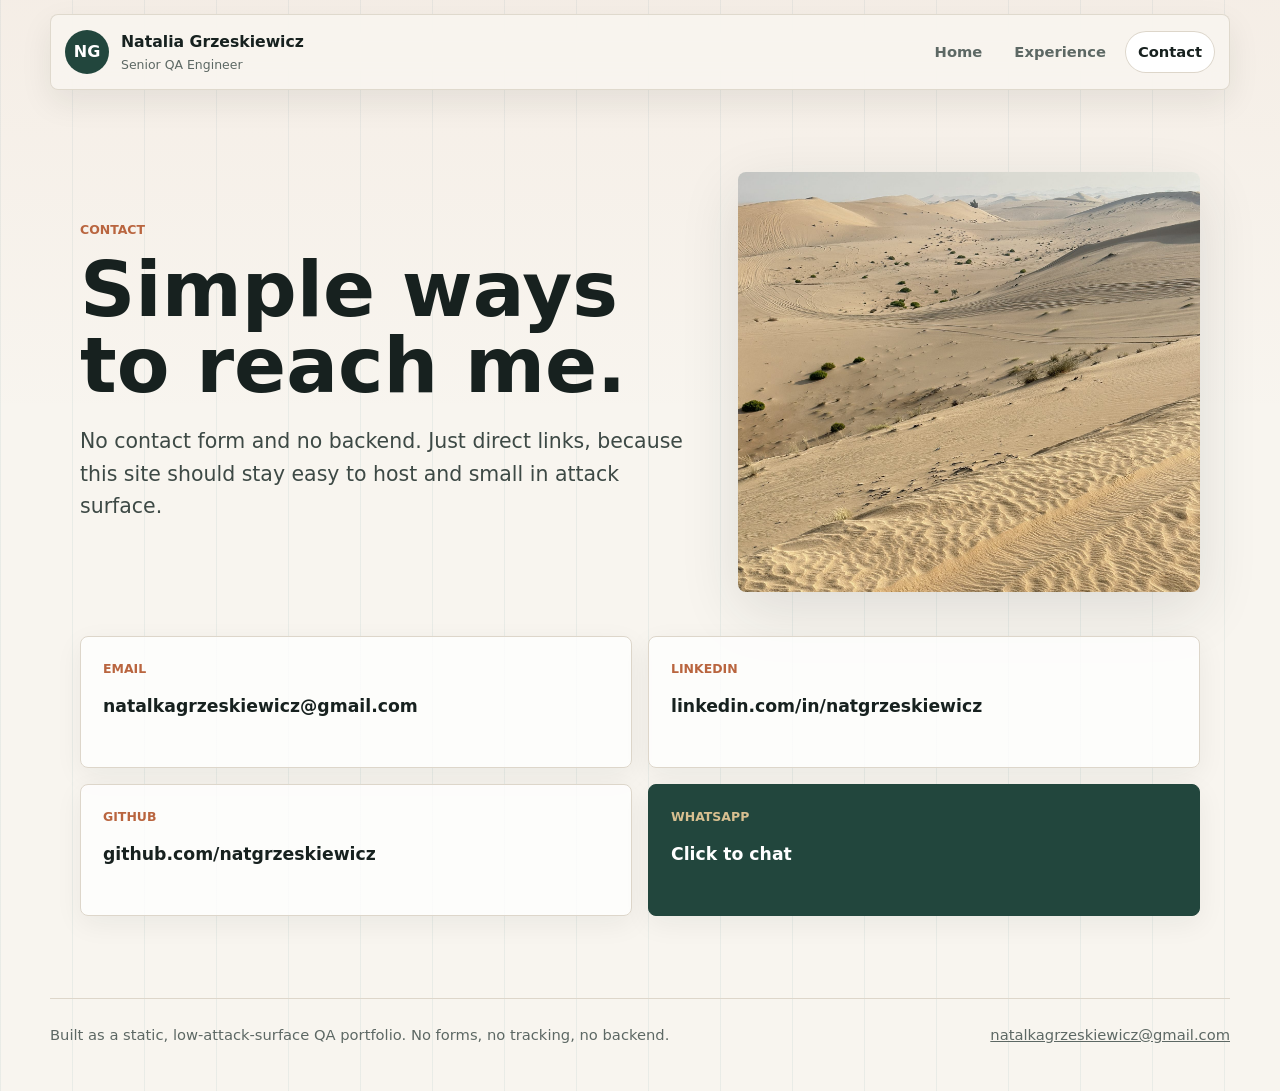
==== contact.html @ 8b630f9b "Initial portfolio website" ====
<!doctype html>
<html lang="en">
  <head>
    <meta charset="utf-8">
    <meta name="viewport" content="width=device-width, initial-scale=1">
    <meta name="description" content="Contact Natalia Grzeskiewicz, Senior QA Engineer.">
    <title>Contact | Natalia Grzeskiewicz</title>
    <link rel="stylesheet" href="assets/css/styles.css">
  </head>
  <body data-page="contact">
    <div data-include="partials/nav.html"></div>

    <main>
      <section class="contact-hero">
        <div>
          <p class="eyebrow">Contact</p>
          <h1>Simple ways to reach me.</h1>
          <p class="lead">No contact form and no backend. Just direct links, because this site should stay easy to host and small in attack surface.</p>
        </div>
        <img src="assets/images/accent-banner.jpg" alt="Desert dunes used as a replaceable accent banner">
      </section>

      <section class="contact-links" aria-label="Contact links">
        <a href="mailto:natalkagrzeskiewicz@gmail.com">
          <span>Email</span>
          natalkagrzeskiewicz@gmail.com
        </a>
        <a href="https://www.linkedin.com/in/natgrzeskiewicz/" target="_blank" rel="noreferrer">
          <span>LinkedIn</span>
          linkedin.com/in/natgrzeskiewicz
        </a>
        <a href="https://github.com/natgrzeskiewicz" target="_blank" rel="noreferrer">
          <span>GitHub</span>
          github.com/natgrzeskiewicz
        </a>
        <a class="whatsapp" href="https://wa.me/971585344825" target="_blank" rel="noreferrer">
          <span>WhatsApp</span>
          Click to chat
        </a>
      </section>
    </main>

    <div data-include="partials/footer.html"></div>
    <script src="assets/js/main.js"></script>
  </body>
</html>
---- assets/css/styles.css ----
:root {
  --ink: #17211f;
  --muted: #5d6864;
  --paper: #f8f5ef;
  --panel: #ffffff;
  --line: #ddd6ca;
  --forest: #22463d;
  --lake: #2d6f7a;
  --clay: #b9653f;
  --sand: #d8bf90;
  --violet: #6f4f8f;
  --shadow: 0 18px 60px rgba(31, 42, 39, 0.12);
  --radius: 8px;
}

* {
  box-sizing: border-box;
}

html {
  scroll-behavior: smooth;
}

body {
  margin: 0;
  color: var(--ink);
  background:
    linear-gradient(90deg, rgba(45, 111, 122, 0.07) 1px, transparent 1px),
    linear-gradient(180deg, rgba(185, 101, 63, 0.05), transparent 420px),
    var(--paper);
  background-size: 72px 72px, auto, auto;
  font-family: Inter, ui-sans-serif, system-ui, -apple-system, BlinkMacSystemFont, "Segoe UI", sans-serif;
  line-height: 1.6;
}

img {
  display: block;
  max-width: 100%;
}

a {
  color: inherit;
}

main {
  width: min(1120px, calc(100% - 36px));
  margin: 0 auto;
}

.sr-only {
  position: absolute;
  width: 1px;
  height: 1px;
  padding: 0;
  overflow: hidden;
  clip: rect(0, 0, 0, 0);
  white-space: nowrap;
  border: 0;
}

.site-header {
  position: sticky;
  top: 0;
  z-index: 20;
  display: flex;
  align-items: center;
  justify-content: space-between;
  width: min(1180px, calc(100% - 28px));
  min-height: 76px;
  margin: 14px auto 0;
  padding: 12px 14px;
  background: rgba(248, 245, 239, 0.92);
  border: 1px solid rgba(221, 214, 202, 0.9);
  border-radius: var(--radius);
  backdrop-filter: blur(16px);
  box-shadow: 0 12px 32px rgba(23, 33, 31, 0.08);
}

.brand {
  display: inline-flex;
  align-items: center;
  gap: 12px;
  text-decoration: none;
}

.brand-mark {
  display: grid;
  width: 44px;
  height: 44px;
  place-items: center;
  color: #fff;
  background: var(--forest);
  border-radius: 50%;
  font-weight: 800;
}

.brand strong,
.brand small {
  display: block;
}

.brand strong {
  font-size: 0.98rem;
}

.brand small {
  color: var(--muted);
  font-size: 0.78rem;
}

.site-nav {
  display: flex;
  align-items: center;
  gap: 6px;
}

.site-nav a {
  padding: 9px 13px;
  border-radius: 999px;
  color: var(--muted);
  text-decoration: none;
  font-weight: 700;
  font-size: 0.92rem;
}

.site-nav a:hover,
.site-nav a[aria-current="page"] {
  color: var(--ink);
  background: #fff;
  box-shadow: inset 0 0 0 1px var(--line);
}

.nav-toggle {
  display: none;
  width: 44px;
  height: 44px;
  padding: 10px;
  border: 1px solid var(--line);
  border-radius: var(--radius);
  background: #fff;
}

.nav-toggle span:not(.sr-only) {
  display: block;
  height: 2px;
  margin: 5px 0;
  background: var(--ink);
}

.hero {
  display: grid;
  grid-template-columns: minmax(0, 1.02fr) minmax(320px, 0.98fr);
  gap: 36px;
  align-items: center;
  min-height: calc(100vh - 112px);
  padding: 64px 0 52px;
}

.hero-copy {
  max-width: 680px;
}

.eyebrow,
.section-kicker {
  margin: 0 0 12px;
  color: var(--clay);
  font-size: 0.78rem;
  font-weight: 800;
  letter-spacing: 0;
  text-transform: uppercase;
}

h1,
h2,
h3,
p {
  margin-top: 0;
}

h1 {
  max-width: 820px;
  margin-bottom: 22px;
  font-size: clamp(2.5rem, 6vw, 5.8rem);
  line-height: 0.98;
  letter-spacing: 0;
}

h2 {
  margin-bottom: 16px;
  font-size: clamp(1.8rem, 3vw, 3rem);
  line-height: 1.08;
  letter-spacing: 0;
}

h3 {
  margin-bottom: 8px;
  font-size: 1.08rem;
  line-height: 1.25;
}

.lead {
  max-width: 720px;
  color: #3d4945;
  font-size: clamp(1.05rem, 2vw, 1.28rem);
}

.hero-actions {
  display: flex;
  flex-wrap: wrap;
  gap: 12px;
  align-items: center;
  margin-top: 30px;
}

.button,
.text-link {
  display: inline-flex;
  align-items: center;
  justify-content: center;
  min-height: 44px;
  padding: 11px 16px;
  border-radius: var(--radius);
  text-decoration: none;
  font-weight: 800;
}

.button.primary {
  color: #fff;
  background: var(--forest);
}

.button.secondary {
  background: #fff;
  box-shadow: inset 0 0 0 1px var(--line);
}

.text-link {
  color: var(--lake);
  text-decoration: underline;
  text-underline-offset: 4px;
}

.hero-visual {
  position: relative;
  min-height: 540px;
}

.hero-visual > img {
  width: 100%;
  height: 540px;
  object-fit: cover;
  border-radius: var(--radius);
  box-shadow: var(--shadow);
}

.profile-card {
  position: absolute;
  right: 22px;
  bottom: 22px;
  display: grid;
  grid-template-columns: 78px 1fr;
  gap: 14px;
  align-items: center;
  max-width: min(360px, calc(100% - 44px));
  padding: 12px;
  background: rgba(255, 255, 255, 0.9);
  border: 1px solid rgba(255, 255, 255, 0.8);
  border-radius: var(--radius);
  backdrop-filter: blur(12px);
}

.profile-card img {
  width: 78px;
  height: 78px;
  object-fit: cover;
  border-radius: var(--radius);
}

.profile-card strong,
.profile-card span {
  display: block;
}

.profile-card span {
  color: var(--muted);
}

.quick-scan,
.travel-strip,
.skills-section,
.projects-section,
.timeline {
  padding: 70px 0;
}

.quick-scan {
  display: grid;
  grid-template-columns: 0.48fr 1fr;
  gap: 30px;
  align-items: start;
  border-top: 1px solid var(--line);
}

.signal-grid,
.skills-grid,
.project-grid {
  display: grid;
  grid-template-columns: repeat(3, minmax(0, 1fr));
  gap: 16px;
}

.signal-grid article,
.skills-grid div,
.project-card,
.role,
.contact-links a {
  background: rgba(255, 255, 255, 0.78);
  border: 1px solid var(--line);
  border-radius: var(--radius);
  box-shadow: 0 8px 28px rgba(23, 33, 31, 0.06);
}

.signal-grid article,
.skills-grid div,
.project-card {
  padding: 22px;
}

.signal-grid span,
.project-card span {
  display: inline-block;
  margin-bottom: 18px;
  color: var(--lake);
  font-size: 0.78rem;
  font-weight: 900;
  text-transform: uppercase;
}

.signal-grid p,
.skills-grid p,
.project-card p,
.role-body p,
.site-footer p {
  color: var(--muted);
}

.travel-strip {
  display: grid;
  grid-template-columns: 0.42fr 1fr;
  gap: 28px;
  align-items: end;
  border-top: 1px solid var(--line);
}

.photo-strip {
  display: grid;
  grid-template-columns: repeat(3, 1fr);
  gap: 10px;
}

.photo-strip img {
  width: 100%;
  height: 280px;
  object-fit: cover;
  border-radius: var(--radius);
}

.page-hero {
  padding: 82px 0 38px;
}

.page-hero.compact h1 {
  max-width: 980px;
}

.proof-band {
  display: grid;
  grid-template-columns: repeat(4, minmax(0, 1fr));
  gap: 1px;
  overflow: hidden;
  margin: 24px 0 36px;
  border: 1px solid var(--line);
  border-radius: var(--radius);
  background: var(--line);
}

.proof-band div {
  padding: 22px;
  background: #fff;
}

.proof-band strong,
.proof-band span {
  display: block;
}

.proof-band strong {
  font-size: 1.38rem;
}

.proof-band span {
  color: var(--muted);
}

.section-heading {
  max-width: 760px;
  margin-bottom: 24px;
}

.role {
  display: grid;
  grid-template-columns: 220px 1fr;
  gap: 24px;
  padding: 26px;
  margin-bottom: 18px;
}

.role-meta {
  color: var(--muted);
  font-weight: 800;
}

.role-meta span {
  display: block;
  margin-bottom: 8px;
}

.company {
  margin-bottom: 16px;
  color: var(--lake);
  font-weight: 800;
}

.check-list {
  display: grid;
  gap: 10px;
  padding-left: 20px;
  margin: 18px 0;
}

.check-list li::marker {
  color: var(--clay);
}

.tag-row {
  display: flex;
  flex-wrap: wrap;
  gap: 8px;
  margin-top: 18px;
}

.tag-row span {
  padding: 7px 10px;
  border: 1px solid rgba(45, 111, 122, 0.25);
  border-radius: 999px;
  color: var(--lake);
  background: rgba(45, 111, 122, 0.07);
  font-size: 0.82rem;
  font-weight: 800;
}

.skills-grid {
  grid-template-columns: repeat(4, minmax(0, 1fr));
}

.project-grid {
  grid-template-columns: repeat(2, minmax(0, 1fr));
}

.project-card {
  min-height: 210px;
  color: inherit;
  text-decoration: none;
  transition: transform 180ms ease, box-shadow 180ms ease;
}

.project-card:hover {
  transform: translateY(-3px);
  box-shadow: 0 18px 46px rgba(23, 33, 31, 0.12);
}

.contact-hero {
  display: grid;
  grid-template-columns: minmax(0, 0.92fr) minmax(280px, 0.68fr);
  gap: 34px;
  align-items: center;
  padding: 82px 0 44px;
}

.contact-hero img {
  width: 100%;
  height: 420px;
  object-fit: cover;
  border-radius: var(--radius);
  box-shadow: var(--shadow);
}

.contact-links {
  display: grid;
  grid-template-columns: repeat(2, minmax(0, 1fr));
  gap: 16px;
  padding-bottom: 82px;
}

.contact-links a {
  display: block;
  min-height: 132px;
  padding: 22px;
  text-decoration: none;
  font-size: 1.08rem;
  font-weight: 800;
}

.contact-links span {
  display: block;
  margin-bottom: 14px;
  color: var(--clay);
  font-size: 0.78rem;
  text-transform: uppercase;
}

.contact-links .whatsapp {
  color: #fff;
  background: var(--forest);
  border-color: var(--forest);
}

.contact-links .whatsapp span {
  color: var(--sand);
}

.site-footer {
  display: flex;
  gap: 18px;
  justify-content: space-between;
  width: min(1180px, calc(100% - 28px));
  margin: 0 auto 20px;
  padding: 24px 0;
  border-top: 1px solid var(--line);
}

.site-footer p {
  margin: 0;
  font-size: 0.92rem;
}

.partials-failed main::before {
  content: "Preview this site through a local server so shared navigation and footer can load.";
  display: block;
  margin: 18px auto 0;
  padding: 12px 14px;
  border: 1px solid var(--line);
  border-radius: var(--radius);
  background: #fff;
  color: var(--muted);
}

@media (max-width: 900px) {
  main {
    width: min(100% - 28px, 720px);
  }

  .site-header {
    align-items: flex-start;
  }

  .nav-toggle {
    display: block;
  }

  .site-nav {
    position: absolute;
    top: calc(100% + 8px);
    right: 0;
    left: 0;
    display: none;
    flex-direction: column;
    align-items: stretch;
    padding: 10px;
    background: rgba(248, 245, 239, 0.98);
    border: 1px solid var(--line);
    border-radius: var(--radius);
    box-shadow: var(--shadow);
  }

  .site-nav.is-open {
    display: flex;
  }

  .site-nav a {
    border-radius: var(--radius);
  }

  .hero,
  .quick-scan,
  .travel-strip,
  .contact-hero,
  .role {
    grid-template-columns: 1fr;
  }

  .hero {
    min-height: auto;
    padding-top: 52px;
  }

  .hero-visual,
  .hero-visual > img {
    min-height: 0;
    height: auto;
  }

  .hero-visual > img {
    aspect-ratio: 4 / 3;
  }

  .signal-grid,
  .skills-grid,
  .project-grid,
  .proof-band,
  .contact-links {
    grid-template-columns: 1fr;
  }

  .photo-strip {
    grid-template-columns: 1fr;
  }

  .photo-strip img {
    height: 220px;
  }

  .role-meta {
    display: flex;
    flex-wrap: wrap;
    gap: 8px 16px;
  }

  .site-footer {
    flex-direction: column;
  }
}

@media (max-width: 560px) {
  .brand small {
    display: none;
  }

  .site-header {
    width: calc(100% - 20px);
    margin-top: 10px;
  }

  h1 {
    font-size: 2.55rem;
  }

  .profile-card {
    position: static;
    max-width: none;
    margin-top: 10px;
  }

  .hero-actions {
    align-items: stretch;
    flex-direction: column;
  }

  .button,
  .text-link {
    width: 100%;
  }

  .quick-scan,
  .travel-strip,
  .skills-section,
  .projects-section,
  .timeline {
    padding: 48px 0;
  }
}
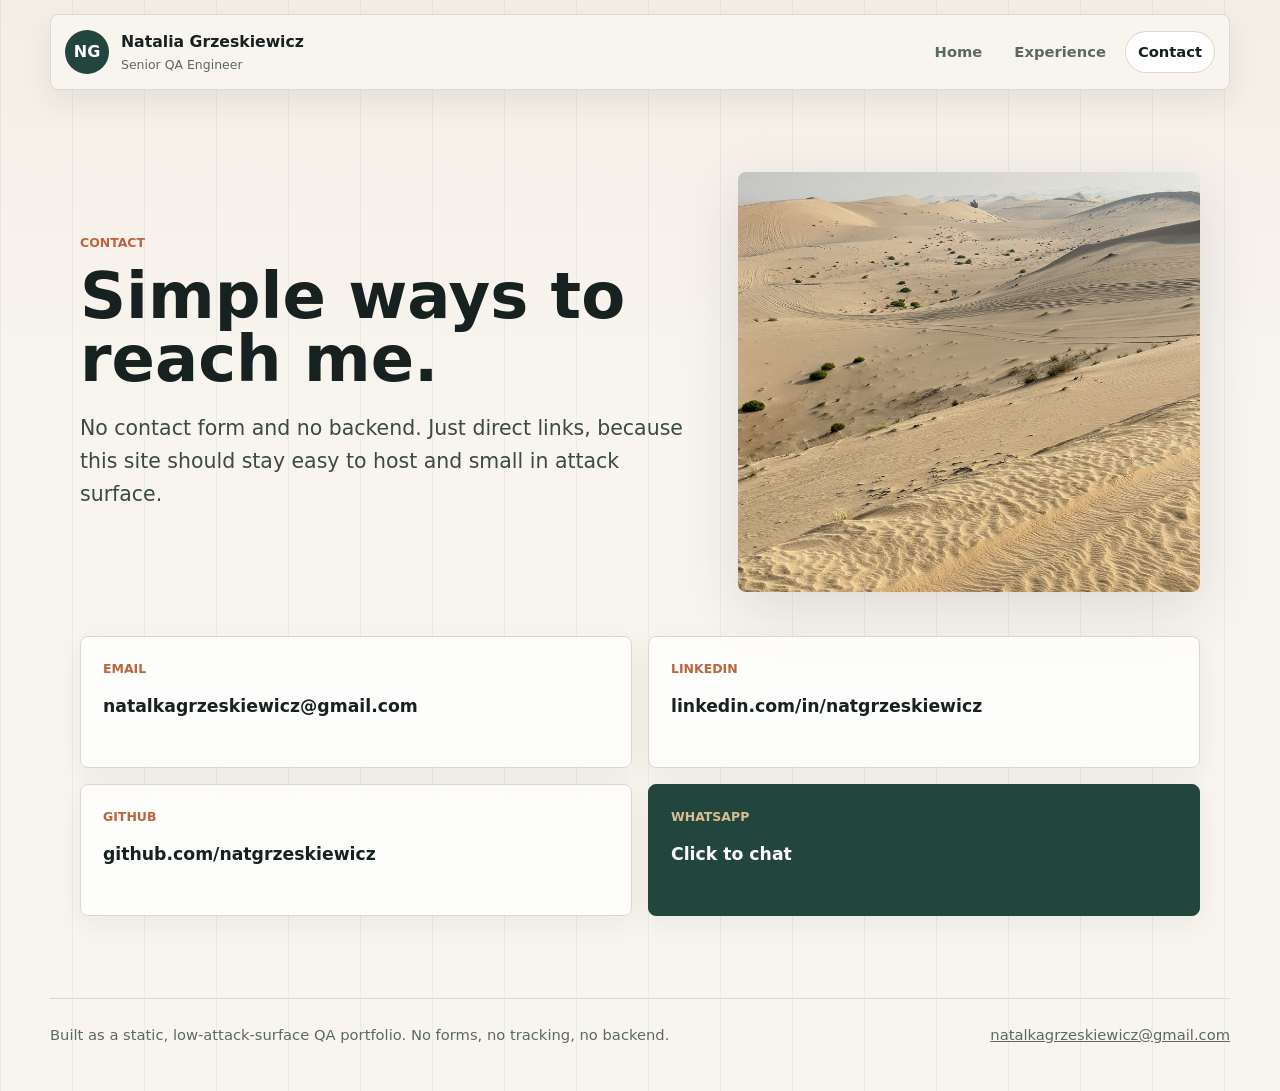
==== commit 3b38fca9: "changes to url and font" ====
--- a/contact.html
+++ b/contact.html
@@ -29,7 +29,7 @@
           <span>LinkedIn</span>
           linkedin.com/in/natgrzeskiewicz
         </a>
-        <a href="https://github.com/natgrzeskiewicz" target="_blank" rel="noreferrer">
+        <a href="https://github.com/ThisNatOne" target="_blank" rel="noreferrer">
           <span>GitHub</span>
           github.com/natgrzeskiewicz
         </a>
--- a/assets/css/styles.css
+++ b/assets/css/styles.css
@@ -180,7 +180,7 @@
 h1 {
   max-width: 820px;
   margin-bottom: 22px;
-  font-size: clamp(2.5rem, 6vw, 5.8rem);
+  font-size: clamp(2.2rem, 5vw, 4rem);
   line-height: 0.98;
   letter-spacing: 0;
 }
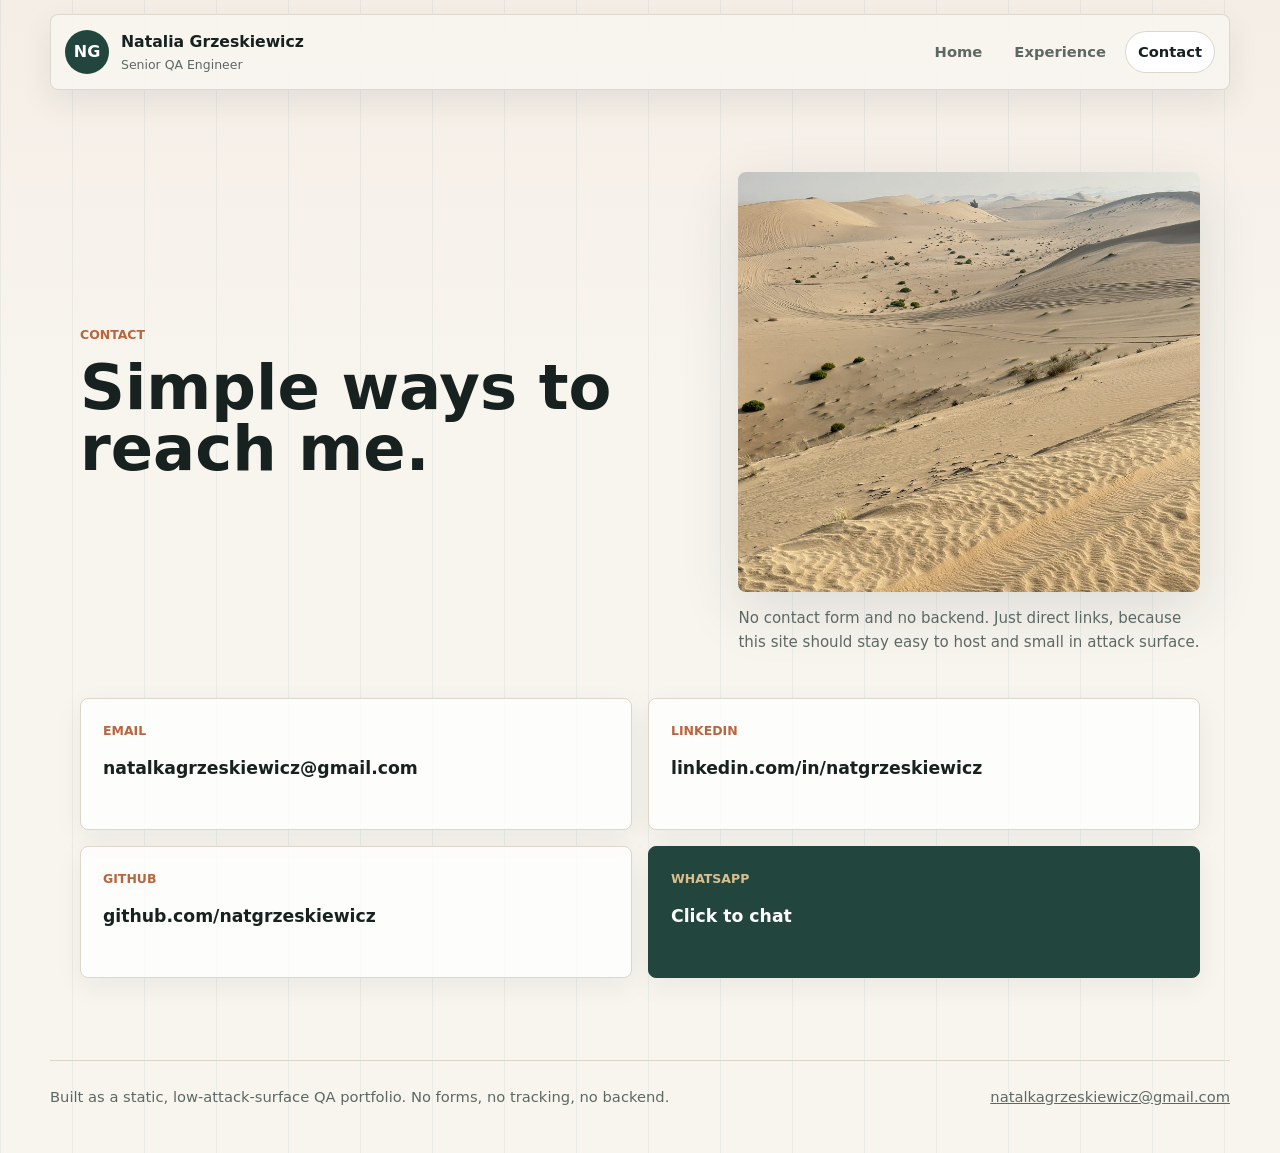
==== commit df63f70f: "small changes to contact form" ====
--- a/contact.html
+++ b/contact.html
@@ -15,9 +15,11 @@
         <div>
           <p class="eyebrow">Contact</p>
           <h1>Simple ways to reach me.</h1>
-          <p class="lead">No contact form and no backend. Just direct links, because this site should stay easy to host and small in attack surface.</p>
         </div>
-        <img src="assets/images/accent-banner.jpg" alt="Desert dunes used as a replaceable accent banner">
+        <div class="contact-visual">
+          <img src="assets/images/accent-banner.jpg" alt="Desert dunes used as a replaceable accent banner">
+          <p>No contact form and no backend. Just direct links, because this site should stay easy to host and small in attack surface.</p>
+        </div>
       </section>
 
       <section class="contact-links" aria-label="Contact links">
--- a/assets/css/styles.css
+++ b/assets/css/styles.css
@@ -180,7 +180,7 @@
 h1 {
   max-width: 820px;
   margin-bottom: 22px;
-  font-size: clamp(2.2rem, 5vw, 4rem);
+  font-size: clamp(2.1rem, 4.9vw, 3.9rem);
   line-height: 0.98;
   letter-spacing: 0;
 }
@@ -487,12 +487,19 @@
   padding: 82px 0 44px;
 }
 
-.contact-hero img {
+.contact-visual img {
   width: 100%;
   height: 420px;
   object-fit: cover;
   border-radius: var(--radius);
   box-shadow: var(--shadow);
+}
+
+.contact-visual p {
+  margin: 14px 0 0;
+  color: var(--muted);
+  font-size: 0.94rem;
+  line-height: 1.6;
 }
 
 .contact-links {
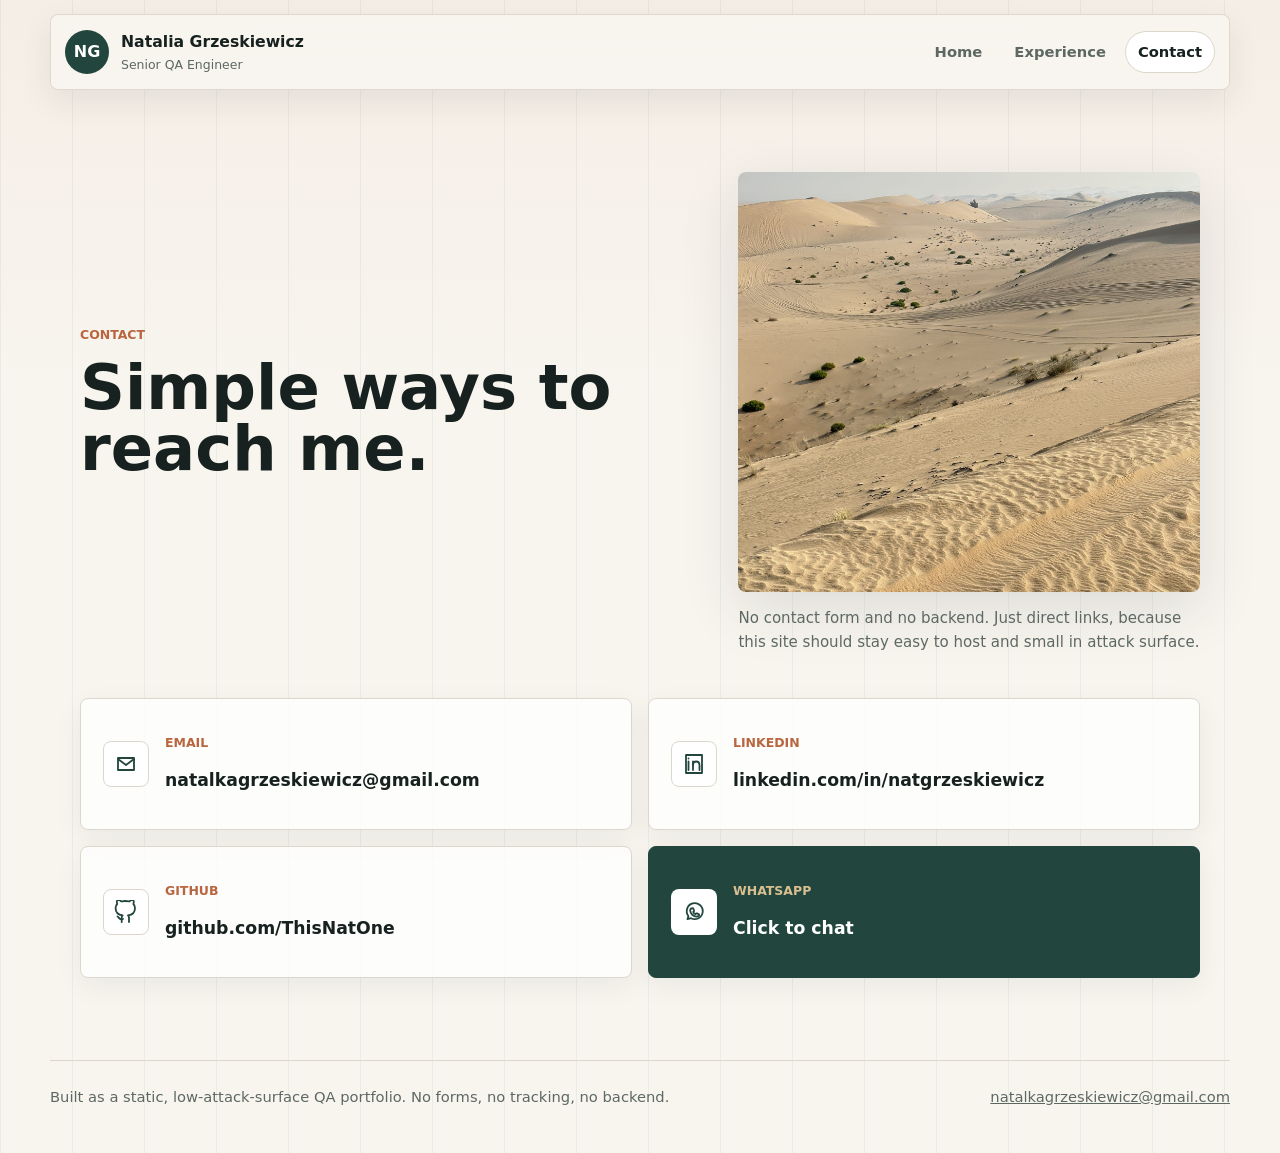
==== commit c2328a43: "changes to contact page and README" ====
--- a/contact.html
+++ b/contact.html
@@ -24,20 +24,47 @@
 
       <section class="contact-links" aria-label="Contact links">
         <a href="mailto:natalkagrzeskiewicz@gmail.com">
-          <span>Email</span>
-          natalkagrzeskiewicz@gmail.com
+          <svg class="contact-icon" viewBox="0 0 24 24" aria-hidden="true">
+            <path d="M4 6h16v12H4z"></path>
+            <path d="m4 7 8 6 8-6"></path>
+          </svg>
+          <span class="contact-copy">
+            <span>Email</span>
+            natalkagrzeskiewicz@gmail.com
+          </span>
         </a>
         <a href="https://www.linkedin.com/in/natgrzeskiewicz/" target="_blank" rel="noreferrer">
-          <span>LinkedIn</span>
-          linkedin.com/in/natgrzeskiewicz
+          <svg class="contact-icon" viewBox="0 0 24 24" aria-hidden="true">
+            <path d="M6.5 9.5V18"></path>
+            <path d="M6.5 6.5v.01"></path>
+            <path d="M11 18v-8.5"></path>
+            <path d="M11 13.2c0-2.3 1.2-3.7 3.2-3.7 2.1 0 3.3 1.3 3.3 3.8V18"></path>
+            <path d="M4 3h16v18H4z"></path>
+          </svg>
+          <span class="contact-copy">
+            <span>LinkedIn</span>
+            linkedin.com/in/natgrzeskiewicz
+          </span>
         </a>
         <a href="https://github.com/ThisNatOne" target="_blank" rel="noreferrer">
-          <span>GitHub</span>
-          github.com/natgrzeskiewicz
+          <svg class="contact-icon" viewBox="0 0 24 24" aria-hidden="true">
+            <path d="M9 19c-4 1.3-4-2-5.5-2.5"></path>
+            <path d="M15 22v-3.9a3.4 3.4 0 0 0-1-2.7c3.4-.4 7-1.7 7-7.4a5.7 5.7 0 0 0-1.6-4c.2-.4.7-1.9-.1-4 0 0-1.3-.4-4.2 1.5a14.5 14.5 0 0 0-7.6 0C4.6-.4 3.3 0 3.3 0c-.8 2.1-.3 3.6-.1 4A5.7 5.7 0 0 0 1.6 8c0 5.7 3.6 7 7 7.4a3 3 0 0 0-.9 2.2V22"></path>
+          </svg>
+          <span class="contact-copy">
+            <span>GitHub</span>
+            github.com/ThisNatOne
+          </span>
         </a>
         <a class="whatsapp" href="https://wa.me/971585344825" target="_blank" rel="noreferrer">
-          <span>WhatsApp</span>
-          Click to chat
+          <svg class="contact-icon" viewBox="0 0 24 24" aria-hidden="true">
+            <path d="M5.5 19.2 6.4 16A8 8 0 1 1 9 18.2z"></path>
+            <path d="M9.5 8.7c.2-.5.4-.5.7-.5h.5c.2 0 .4 0 .6.5l.7 1.7c.1.2.1.4 0 .6-.2.4-.5.7-.8 1 .5.9 1.3 1.7 2.3 2.2.3-.3.6-.7.9-.8.2-.1.4-.1.6 0l1.6.7c.5.2.5.4.5.6v.5c0 .3-.1.6-.5.8-.6.4-1.3.6-2 .6-3.2-.1-6.2-2.8-6.4-6 0-.7.2-1.4.6-2z"></path>
+          </svg>
+          <span class="contact-copy">
+            <span>WhatsApp</span>
+            Click to chat
+          </span>
         </a>
       </section>
     </main>
--- a/assets/css/styles.css
+++ b/assets/css/styles.css
@@ -151,7 +151,7 @@
   display: grid;
   grid-template-columns: minmax(0, 1.02fr) minmax(320px, 0.98fr);
   gap: 36px;
-  align-items: center;
+  align-items: start;
   min-height: calc(100vh - 112px);
   padding: 64px 0 52px;
 }
@@ -185,6 +185,12 @@
   letter-spacing: 0;
 }
 
+.hero h1 {
+  max-width: 760px;
+  font-size: clamp(2rem, 3.8vw, 3.35rem);
+  line-height: 1.06;
+}
+
 h2 {
   margin-bottom: 16px;
   font-size: clamp(1.8rem, 3vw, 3rem);
@@ -510,7 +516,10 @@
 }
 
 .contact-links a {
-  display: block;
+  display: grid;
+  grid-template-columns: 46px minmax(0, 1fr);
+  gap: 16px;
+  align-items: center;
   min-height: 132px;
   padding: 22px;
   text-decoration: none;
@@ -518,7 +527,26 @@
   font-weight: 800;
 }
 
-.contact-links span {
+.contact-icon {
+  width: 46px;
+  height: 46px;
+  padding: 10px;
+  color: var(--forest);
+  border: 1px solid var(--line);
+  border-radius: var(--radius);
+  background: #fff;
+  fill: none;
+  stroke: currentColor;
+  stroke-width: 1.8;
+  stroke-linecap: round;
+  stroke-linejoin: round;
+}
+
+.contact-copy {
+  min-width: 0;
+}
+
+.contact-copy span {
   display: block;
   margin-bottom: 14px;
   color: var(--clay);
@@ -532,7 +560,12 @@
   border-color: var(--forest);
 }
 
-.contact-links .whatsapp span {
+.contact-links .whatsapp .contact-icon {
+  color: var(--forest);
+  border-color: rgba(255, 255, 255, 0.7);
+}
+
+.contact-links .whatsapp .contact-copy span {
   color: var(--sand);
 }
 
@@ -662,6 +695,11 @@
     font-size: 2.55rem;
   }
 
+  .hero h1 {
+    font-size: 2.2rem;
+    line-height: 1.08;
+  }
+
   .profile-card {
     position: static;
     max-width: none;
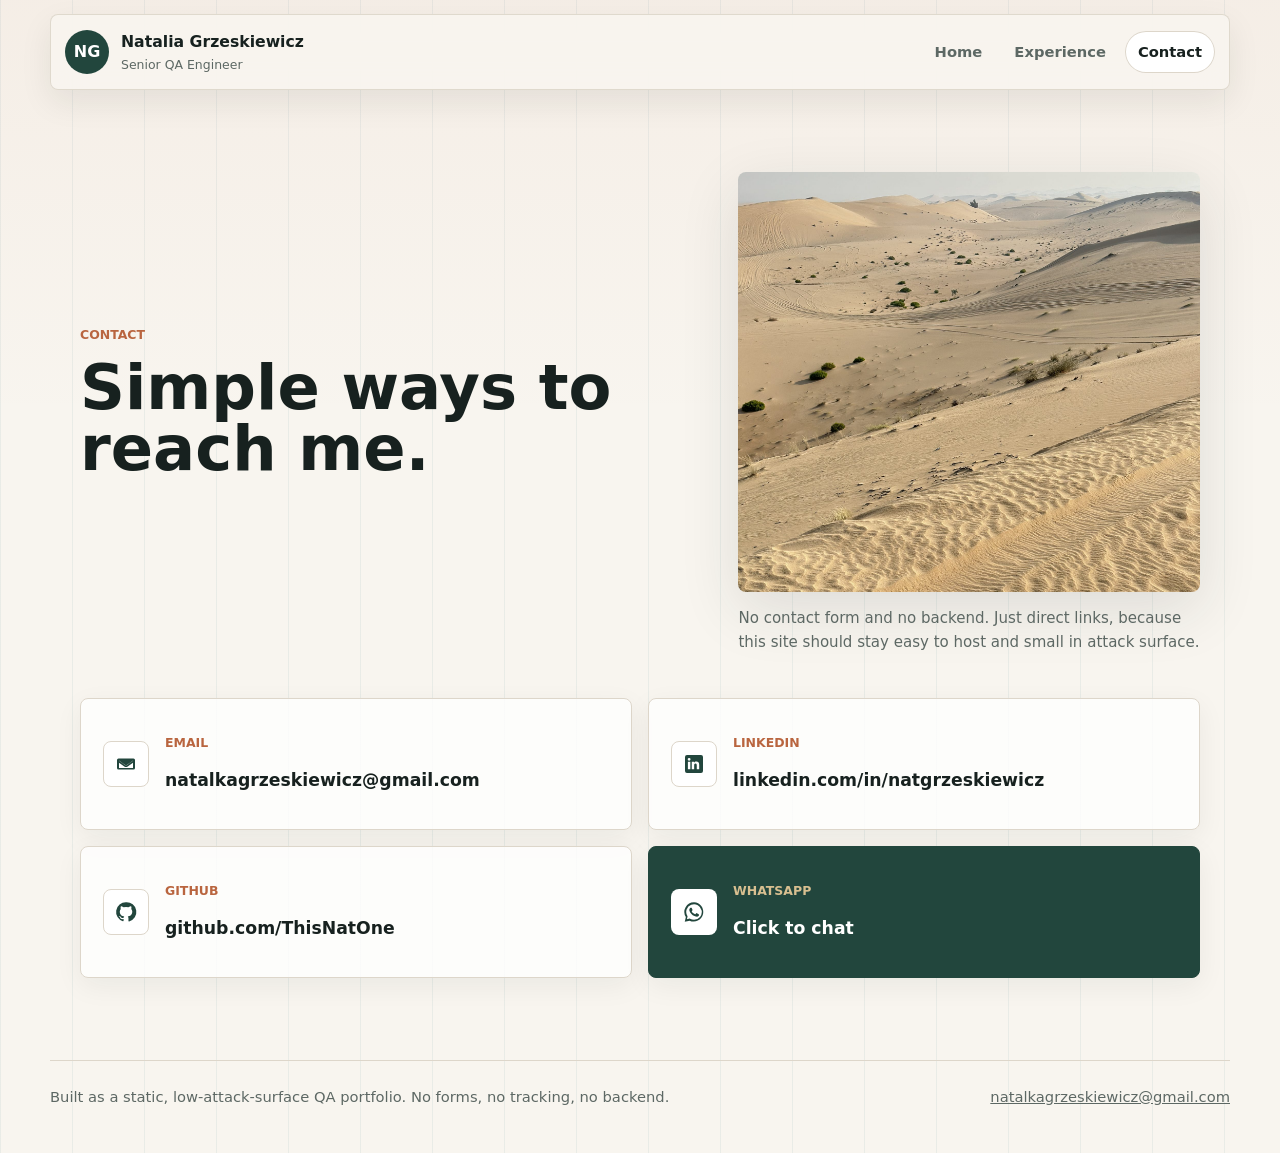
==== commit bb767431: "Add contact link icons" ====
--- a/contact.html
+++ b/contact.html
@@ -25,8 +25,7 @@
       <section class="contact-links" aria-label="Contact links">
         <a href="mailto:natalkagrzeskiewicz@gmail.com">
           <svg class="contact-icon" viewBox="0 0 24 24" aria-hidden="true">
-            <path d="M4 6h16v12H4z"></path>
-            <path d="m4 7 8 6 8-6"></path>
+            <path d="M4.5 6.5h15a1.5 1.5 0 0 1 1.5 1.5v8a1.5 1.5 0 0 1-1.5 1.5h-15A1.5 1.5 0 0 1 3 16V8a1.5 1.5 0 0 1 1.5-1.5Zm.52 2.05v.14l6.17 4.48c.49.35 1.13.35 1.62 0l6.17-4.48v-.14L12 13.62 5.02 8.55Zm13.98 2.1-5.29 3.84a2.92 2.92 0 0 1-3.42 0L5 10.65V16h14v-5.35Z"></path>
           </svg>
           <span class="contact-copy">
             <span>Email</span>
@@ -35,11 +34,7 @@
         </a>
         <a href="https://www.linkedin.com/in/natgrzeskiewicz/" target="_blank" rel="noreferrer">
           <svg class="contact-icon" viewBox="0 0 24 24" aria-hidden="true">
-            <path d="M6.5 9.5V18"></path>
-            <path d="M6.5 6.5v.01"></path>
-            <path d="M11 18v-8.5"></path>
-            <path d="M11 13.2c0-2.3 1.2-3.7 3.2-3.7 2.1 0 3.3 1.3 3.3 3.8V18"></path>
-            <path d="M4 3h16v18H4z"></path>
+            <path d="M19 3H5a2 2 0 0 0-2 2v14a2 2 0 0 0 2 2h14a2 2 0 0 0 2-2V5a2 2 0 0 0-2-2ZM8.34 17.2H5.9V9.75h2.44v7.45ZM7.12 8.73a1.42 1.42 0 1 1 0-2.84 1.42 1.42 0 0 1 0 2.84Zm10.08 8.47h-2.43v-3.63c0-.87-.02-1.98-1.2-1.98-1.21 0-1.4.95-1.4 1.92v3.69H9.75V9.75h2.33v1.02h.03c.33-.62 1.12-1.2 2.3-1.2 2.46 0 2.79 1.62 2.79 3.73v3.9Z"></path>
           </svg>
           <span class="contact-copy">
             <span>LinkedIn</span>
@@ -48,8 +43,7 @@
         </a>
         <a href="https://github.com/ThisNatOne" target="_blank" rel="noreferrer">
           <svg class="contact-icon" viewBox="0 0 24 24" aria-hidden="true">
-            <path d="M9 19c-4 1.3-4-2-5.5-2.5"></path>
-            <path d="M15 22v-3.9a3.4 3.4 0 0 0-1-2.7c3.4-.4 7-1.7 7-7.4a5.7 5.7 0 0 0-1.6-4c.2-.4.7-1.9-.1-4 0 0-1.3-.4-4.2 1.5a14.5 14.5 0 0 0-7.6 0C4.6-.4 3.3 0 3.3 0c-.8 2.1-.3 3.6-.1 4A5.7 5.7 0 0 0 1.6 8c0 5.7 3.6 7 7 7.4a3 3 0 0 0-.9 2.2V22"></path>
+            <path d="M12 2.25A9.75 9.75 0 0 0 8.92 21.3c.49.09.67-.21.67-.47v-1.72c-2.72.6-3.3-1.16-3.3-1.16-.45-1.13-1.09-1.43-1.09-1.43-.89-.61.07-.6.07-.6.98.07 1.5 1.01 1.5 1.01.88 1.5 2.3 1.07 2.86.82.09-.64.34-1.07.62-1.32-2.17-.25-4.46-1.09-4.46-4.84 0-1.07.38-1.94 1-2.63-.1-.25-.44-1.25.1-2.6 0 0 .83-.26 2.69 1a9.3 9.3 0 0 1 4.9 0c1.86-1.26 2.68-1 2.68-1 .54 1.35.2 2.35.1 2.6.63.69 1 1.56 1 2.63 0 3.76-2.29 4.58-4.48 4.83.35.3.67.9.67 1.82v2.69c0 .26.18.57.68.47A9.75 9.75 0 0 0 12 2.25Z"></path>
           </svg>
           <span class="contact-copy">
             <span>GitHub</span>
@@ -58,8 +52,7 @@
         </a>
         <a class="whatsapp" href="https://wa.me/971585344825" target="_blank" rel="noreferrer">
           <svg class="contact-icon" viewBox="0 0 24 24" aria-hidden="true">
-            <path d="M5.5 19.2 6.4 16A8 8 0 1 1 9 18.2z"></path>
-            <path d="M9.5 8.7c.2-.5.4-.5.7-.5h.5c.2 0 .4 0 .6.5l.7 1.7c.1.2.1.4 0 .6-.2.4-.5.7-.8 1 .5.9 1.3 1.7 2.3 2.2.3-.3.6-.7.9-.8.2-.1.4-.1.6 0l1.6.7c.5.2.5.4.5.6v.5c0 .3-.1.6-.5.8-.6.4-1.3.6-2 .6-3.2-.1-6.2-2.8-6.4-6 0-.7.2-1.4.6-2z"></path>
+            <path d="M12.04 2.25a9.64 9.64 0 0 0-8.18 14.76L2.75 21.75l4.86-1.1a9.64 9.64 0 1 0 4.43-18.4Zm0 17.48a7.78 7.78 0 0 1-3.95-1.08l-.28-.17-2.87.65.64-2.8-.18-.29a7.78 7.78 0 1 1 6.64 3.69Zm4.27-5.82c-.23-.12-1.38-.68-1.6-.76-.21-.08-.37-.12-.52.12-.16.23-.6.76-.74.91-.14.16-.27.18-.51.06-.23-.12-.98-.36-1.86-1.15-.69-.61-1.15-1.36-1.28-1.6-.13-.23-.01-.36.1-.47.1-.1.23-.27.35-.41.12-.14.16-.23.24-.39.08-.16.04-.3-.02-.42-.06-.12-.52-1.25-.71-1.71-.19-.45-.38-.39-.52-.4h-.45c-.16 0-.42.06-.64.3-.22.23-.84.82-.84 2s.86 2.32.98 2.48c.12.16 1.69 2.58 4.1 3.62.57.25 1.02.4 1.37.51.58.18 1.1.16 1.51.1.46-.07 1.38-.56 1.58-1.1.2-.55.2-1.02.14-1.11-.06-.1-.22-.16-.45-.28Z"></path>
           </svg>
           <span class="contact-copy">
             <span>WhatsApp</span>
--- a/assets/css/styles.css
+++ b/assets/css/styles.css
@@ -535,11 +535,8 @@
   border: 1px solid var(--line);
   border-radius: var(--radius);
   background: #fff;
-  fill: none;
-  stroke: currentColor;
-  stroke-width: 1.8;
-  stroke-linecap: round;
-  stroke-linejoin: round;
+  fill: currentColor;
+  stroke: none;
 }
 
 .contact-copy {
